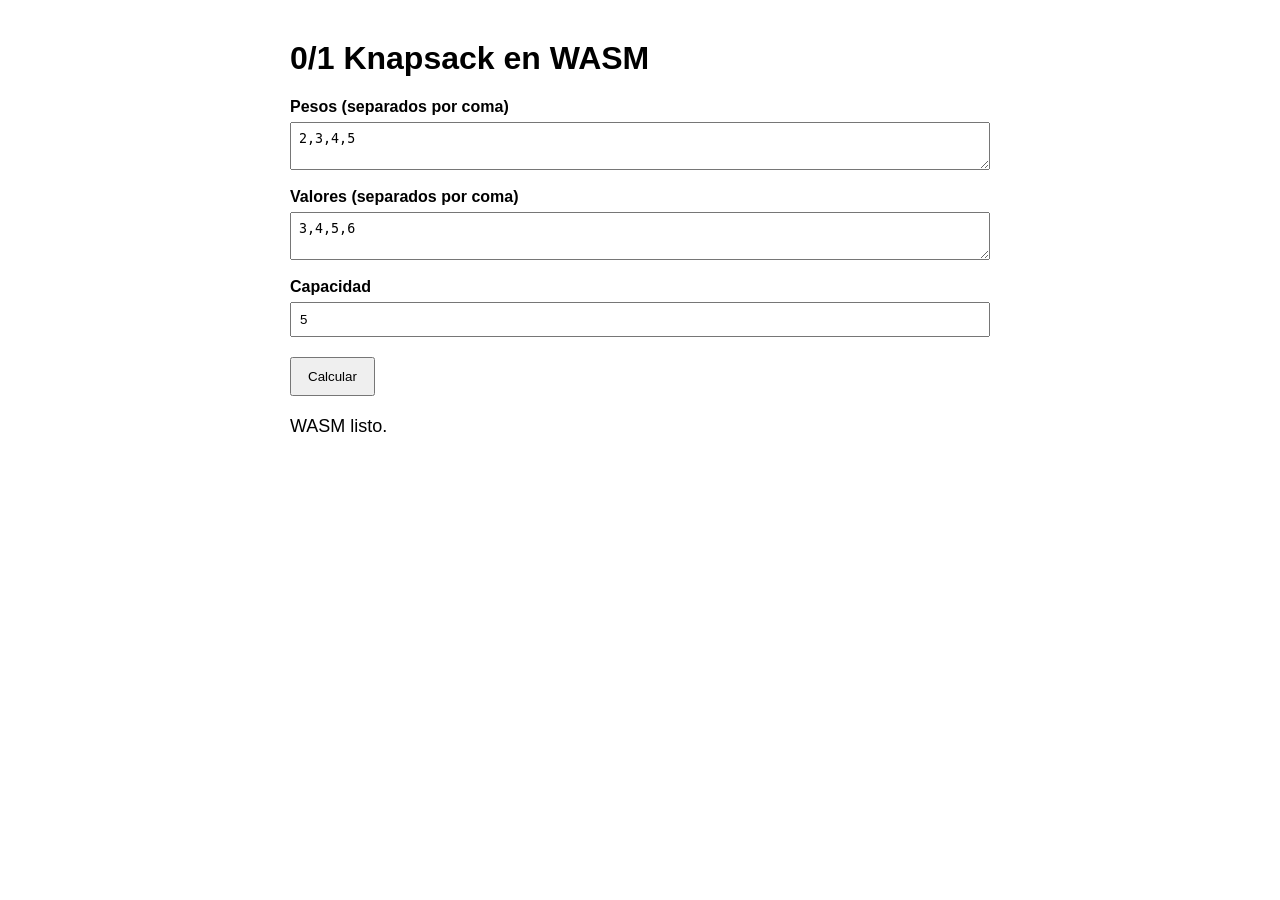
==== index.html @ 2060950a "feat: implement knapsack in wasm with a simple HTML UI" ====
<!doctype html>
<html lang="es">
<head>
  <meta charset="utf-8">
  <title>Knapsack con WebAssembly</title>
  <link rel="stylesheet" href="styles.css">
</head>
<body>
  <h1>0/1 Knapsack en WASM</h1>

  <label for="weights">Pesos (separados por coma)</label>
  <textarea id="weights" rows="2">2,3,4,5</textarea>

  <label for="values">Valores (separados por coma)</label>
  <textarea id="values" rows="2">3,4,5,6</textarea>

  <label for="capacity">Capacidad</label>
  <input id="capacity" type="number" value="5">

  <button id="btn" disabled>Calcular</button>

  <div id="resultado">Cargando módulo WASM...</div>

  <script>
    var Module = {
      onRuntimeInitialized: function () {
        const knapsack = Module.cwrap('knapsack_csv', 'number', ['string', 'string', 'number']);

        const btn = document.getElementById('btn');
        const resultado = document.getElementById('resultado');

        btn.disabled = false;
        resultado.textContent = 'WASM listo.';

        btn.addEventListener('click', function () {
          const weights = document.getElementById('weights').value;
          const values = document.getElementById('values').value;
          const capacity = parseInt(document.getElementById('capacity').value, 10);

          const res = knapsack(weights, values, capacity);

          if (res === -1) {
            resultado.textContent = 'Error: pesos y valores deben tener el mismo largo.';
          } else if (res === -2) {
            resultado.textContent = 'Error: la capacidad no puede ser negativa.';
          } else {
            resultado.textContent = 'Resultado: ' + res;
          }
        });
      }
    };
  </script>

  <script src="knapsack.js"></script>
</body>
</html>
---- styles.css ----
body {
  font-family: Arial, sans-serif;
  max-width: 700px;
  margin: 40px auto;
}

label {
  display: block;
  margin-top: 14px;
  font-weight: bold;
}

textarea,
input {
  width: 100%;
  padding: 8px;
  margin-top: 6px;
  box-sizing: border-box;
}

button {
  margin-top: 20px;
  padding: 10px 16px;
}

#resultado {
  margin-top: 20px;
  font-size: 18px;
}
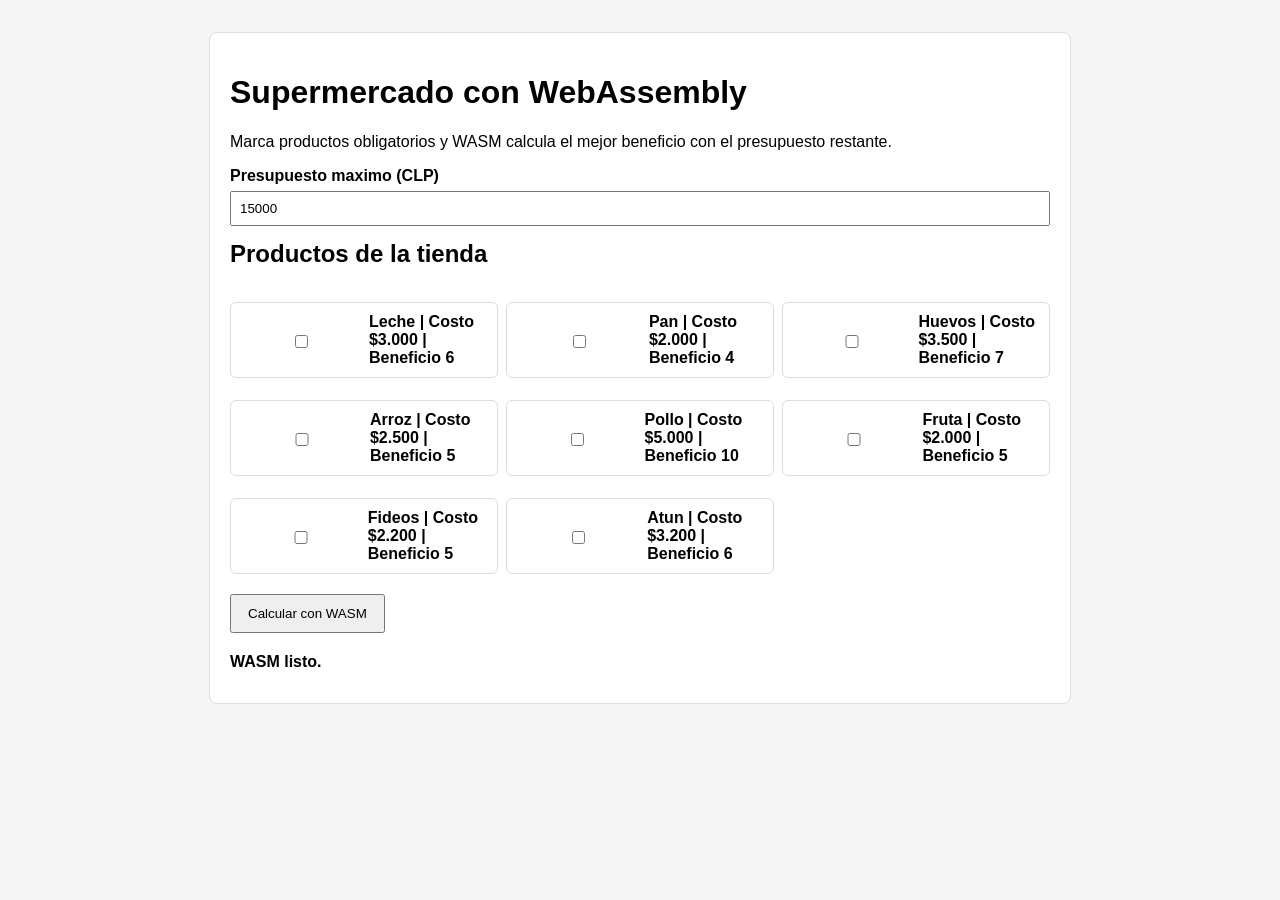
==== commit 38d6951a: "Compra en supermercado" ====
--- a/index.html
+++ b/index.html
@@ -2,55 +2,28 @@
 <html lang="es">
 <head>
   <meta charset="utf-8">
-  <title>Knapsack con WebAssembly</title>
+  <meta name="viewport" content="width=device-width, initial-scale=1">
+  <title>Supermercado con WASM</title>
   <link rel="stylesheet" href="styles.css">
 </head>
 <body>
-  <h1>0/1 Knapsack en WASM</h1>
+  <main>
+    <h1>Supermercado con WebAssembly</h1>
+    <p>Marca productos obligatorios y WASM calcula el mejor beneficio con el presupuesto restante.</p>
 
-  <label for="weights">Pesos (separados por coma)</label>
-  <textarea id="weights" rows="2">2,3,4,5</textarea>
+    <label for="budget">Presupuesto maximo (CLP)</label>
+    <input id="budget" type="number" min="0" step="100" value="15000">
 
-  <label for="values">Valores (separados por coma)</label>
-  <textarea id="values" rows="2">3,4,5,6</textarea>
+    <h2>Productos de la tienda</h2>
+    <div id="products" class="products"></div>
 
-  <label for="capacity">Capacidad</label>
-  <input id="capacity" type="number" value="5">
+    <button id="btn" disabled>Calcular con WASM</button>
 
-  <button id="btn" disabled>Calcular</button>
+    <div id="status">Cargando modulo WASM...</div>
+    <div id="result"></div>
+  </main>
 
-  <div id="resultado">Cargando módulo WASM...</div>
-
-  <script>
-    var Module = {
-      onRuntimeInitialized: function () {
-        const knapsack = Module.cwrap('knapsack_csv', 'number', ['string', 'string', 'number']);
-
-        const btn = document.getElementById('btn');
-        const resultado = document.getElementById('resultado');
-
-        btn.disabled = false;
-        resultado.textContent = 'WASM listo.';
-
-        btn.addEventListener('click', function () {
-          const weights = document.getElementById('weights').value;
-          const values = document.getElementById('values').value;
-          const capacity = parseInt(document.getElementById('capacity').value, 10);
-
-          const res = knapsack(weights, values, capacity);
-
-          if (res === -1) {
-            resultado.textContent = 'Error: pesos y valores deben tener el mismo largo.';
-          } else if (res === -2) {
-            resultado.textContent = 'Error: la capacidad no puede ser negativa.';
-          } else {
-            resultado.textContent = 'Resultado: ' + res;
-          }
-        });
-      }
-    };
-  </script>
-
+  <script src="app.js"></script>
   <script src="knapsack.js"></script>
 </body>
 </html>
--- a/styles.css
+++ b/styles.css
@@ -1,16 +1,25 @@
 body {
   font-family: Arial, sans-serif;
-  max-width: 700px;
-  margin: 40px auto;
+  margin: 0;
+  background: #f5f5f5;
 }
 
-label {
+main {
+  max-width: 820px;
+  margin: 32px auto;
+  background: #fff;
+  border: 1px solid #ddd;
+  border-radius: 8px;
+  padding: 20px;
+}
+
+label,
+h2 {
   display: block;
   margin-top: 14px;
   font-weight: bold;
 }
 
-textarea,
 input {
   width: 100%;
   padding: 8px;
@@ -23,7 +32,26 @@
   padding: 10px 16px;
 }
 
-#resultado {
+#status {
   margin-top: 20px;
-  font-size: 18px;
+  font-weight: bold;
 }
+
+#result {
+  margin-top: 12px;
+}
+
+.products {
+  display: grid;
+  grid-template-columns: repeat(auto-fit, minmax(240px, 1fr));
+  gap: 8px;
+}
+
+.product {
+  border: 1px solid #ddd;
+  border-radius: 6px;
+  padding: 10px;
+  display: flex;
+  gap: 8px;
+  align-items: center;
+}
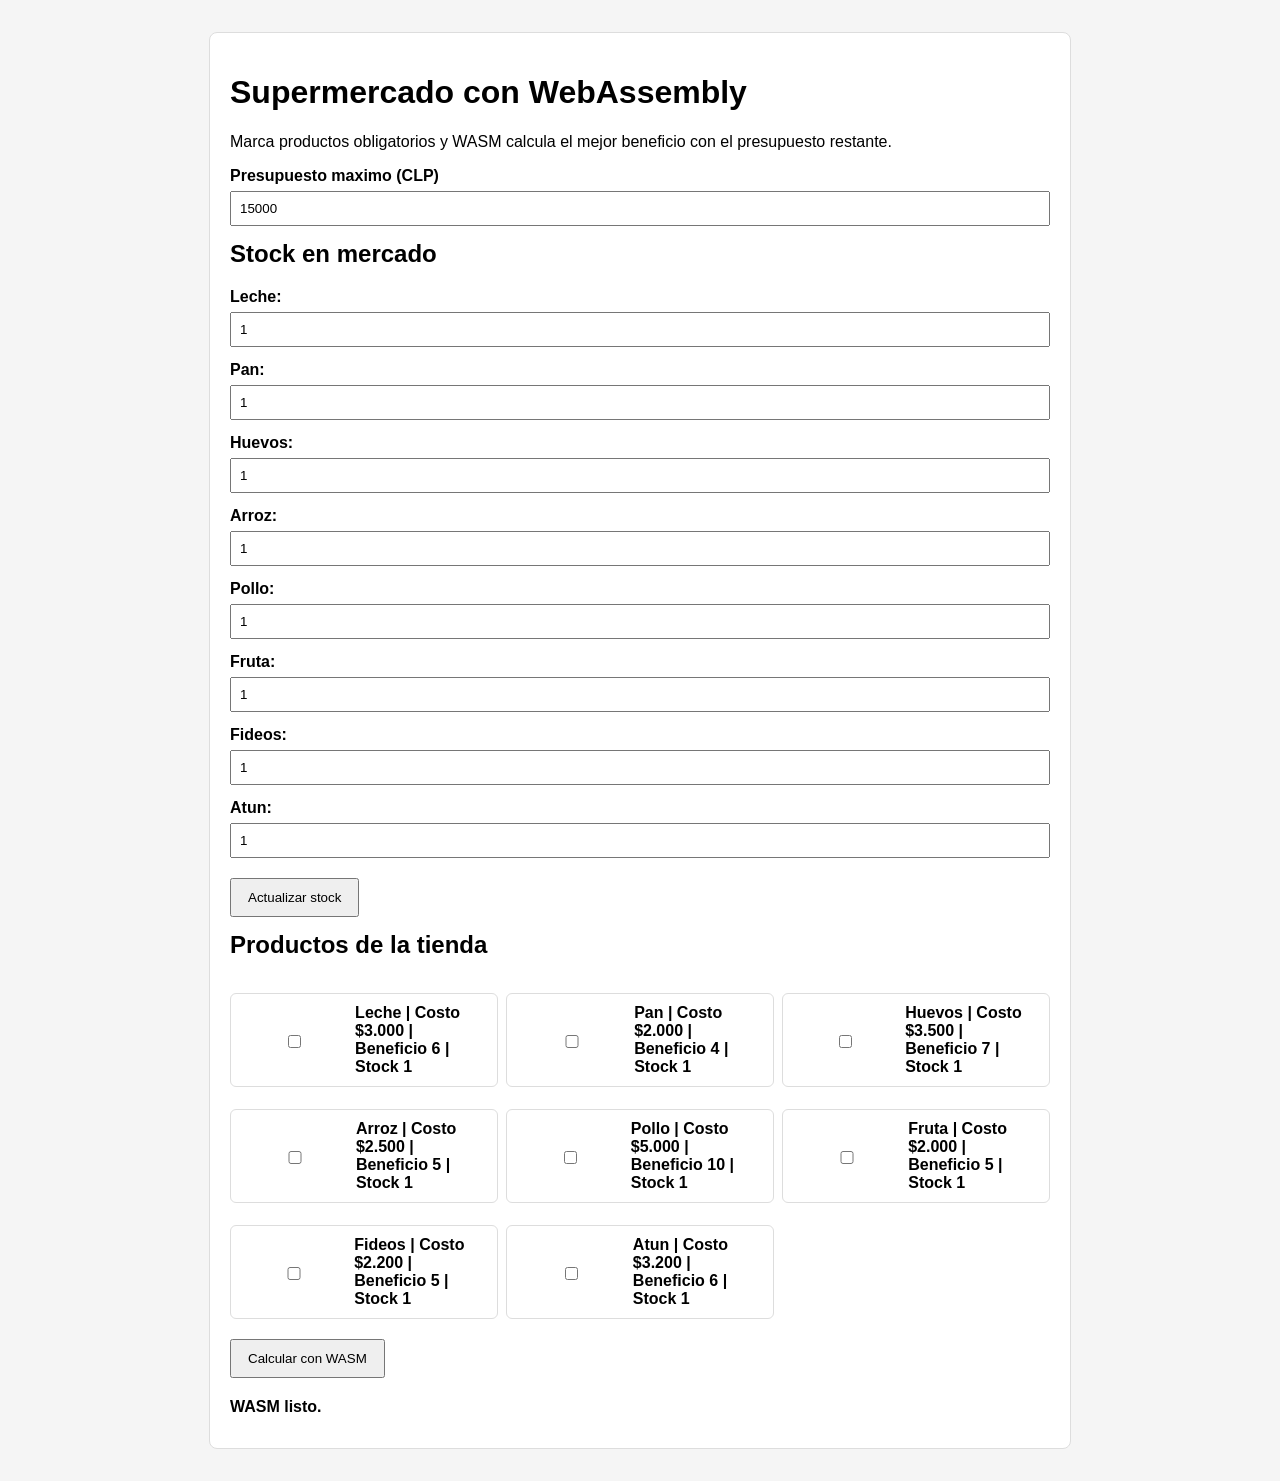
==== commit e84286f8: "implement stock by items, so we could have more tan one item" ====
--- a/index.html
+++ b/index.html
@@ -13,6 +13,19 @@
 
     <label for="budget">Presupuesto maximo (CLP)</label>
     <input id="budget" type="number" min="0" step="100" value="15000">
+    <h2>Stock en mercado</h2>
+    <div id="stock-editor" class="stock-editor">
+      <label>Leche: <input type="number" min="0" value="1" data-stock-id="1"></label>
+      <label>Pan: <input type="number" min="0" value="1" data-stock-id="2"></label>
+      <label>Huevos: <input type="number" min="0" value="1" data-stock-id="3"></label>
+      <label>Arroz: <input type="number" min="0" value="1" data-stock-id="4"></label>
+      <label>Pollo: <input type="number" min="0" value="1" data-stock-id="5"></label>
+      <label>Fruta: <input type="number" min="0" value="1" data-stock-id="6"></label>
+      <label>Fideos: <input type="number" min="0" value="1" data-stock-id="7"></label>
+      <label>Atun: <input type="number" min="0" value="1" data-stock-id="8"></label>
+    </div>
+    <button id="btn-stock" type="button">Actualizar stock</button>
+    <div id="stock-status"></div>
 
     <h2>Productos de la tienda</h2>
     <div id="products" class="products"></div>
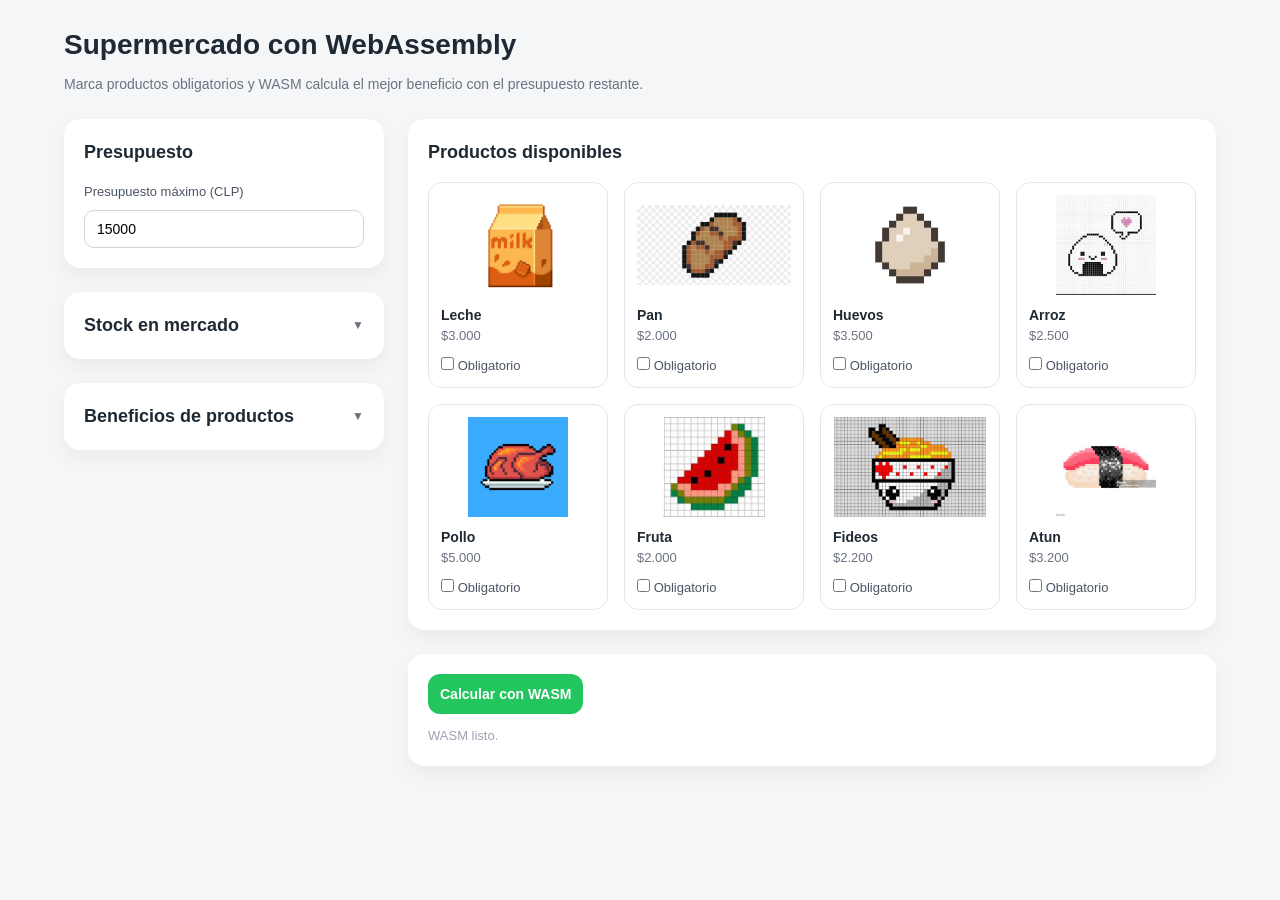
==== commit a072190a: "a lot of styles" ====
--- a/index.html
+++ b/index.html
@@ -7,36 +7,153 @@
   <link rel="stylesheet" href="styles.css">
 </head>
 <body>
-  <main>
-    <h1>Supermercado con WebAssembly</h1>
-    <p>Marca productos obligatorios y WASM calcula el mejor beneficio con el presupuesto restante.</p>
+  <main class="container">
 
-    <label for="budget">Presupuesto maximo (CLP)</label>
-    <input id="budget" type="number" min="0" step="100" value="15000">
-    <h2>Stock en mercado</h2>
-    <div id="stock-editor" class="stock-editor">
-      <label>Leche: <input type="number" min="0" value="1" data-stock-id="1"></label>
-      <label>Pan: <input type="number" min="0" value="1" data-stock-id="2"></label>
-      <label>Huevos: <input type="number" min="0" value="1" data-stock-id="3"></label>
-      <label>Arroz: <input type="number" min="0" value="1" data-stock-id="4"></label>
-      <label>Pollo: <input type="number" min="0" value="1" data-stock-id="5"></label>
-      <label>Fruta: <input type="number" min="0" value="1" data-stock-id="6"></label>
-      <label>Fideos: <input type="number" min="0" value="1" data-stock-id="7"></label>
-      <label>Atun: <input type="number" min="0" value="1" data-stock-id="8"></label>
-    </div>
-    <button id="btn-stock" type="button">Actualizar stock</button>
-    <div id="stock-status"></div>
+    <header class="header">
+      <h1>Supermercado con WebAssembly</h1>
+      <p class="subtitle">
+        Marca productos obligatorios y WASM calcula el mejor beneficio con el presupuesto restante.
+      </p>
+    </header>
 
-    <h2>Productos de la tienda</h2>
-    <div id="products" class="products"></div>
+    <section class="layout">
 
-    <button id="btn" disabled>Calcular con WASM</button>
+      <aside class="panel left-panel">
 
-    <div id="status">Cargando modulo WASM...</div>
-    <div id="result"></div>
+        <div class="card">
+          <h2>Presupuesto</h2>
+          <div class="form-group">
+            <label for="budget">Presupuesto máximo (CLP)</label>
+            <input id="budget" type="number" min="0" step="100" value="15000">
+          </div>
+        </div>
+
+        <div class="card">
+          <details class="collapsible-section">
+            <summary>
+              <h2>Stock en mercado</h2>
+            </summary>
+
+            <div id="stock-editor" class="stock-grid">
+              <div class="stock-item">
+                <label>Leche</label>
+                <input type="number" min="0" value="1" data-stock-id="1">
+              </div>
+              <div class="stock-item">
+                <label>Pan</label>
+                <input type="number" min="0" value="1" data-stock-id="2">
+              </div>
+              <div class="stock-item">
+                <label>Huevos</label>
+                <input type="number" min="0" value="1" data-stock-id="3">
+              </div>
+              <div class="stock-item">
+                <label>Arroz</label>
+                <input type="number" min="0" value="1" data-stock-id="4">
+              </div>
+              <div class="stock-item">
+                <label>Pollo</label>
+                <input type="number" min="0" value="1" data-stock-id="5">
+              </div>
+              <div class="stock-item">
+                <label>Fruta</label>
+                <input type="number" min="0" value="1" data-stock-id="6">
+              </div>
+              <div class="stock-item">
+                <label>Fideos</label>
+                <input type="number" min="0" value="1" data-stock-id="7">
+              </div>
+              <div class="stock-item">
+                <label>Atún</label>
+                <input type="number" min="0" value="1" data-stock-id="8">
+              </div>
+            </div>
+
+            <button id="btn-stock" type="button" class="btn secondary">
+              Actualizar stock
+            </button>
+
+            <div id="stock-status" class="status"></div>
+          </details>
+        </div>
+
+        <div class="card">
+          <details class="collapsible-section">
+            <summary>
+              <h2>Beneficios de productos</h2>
+            </summary>
+
+            <div id="benefit-editor" class="stock-grid">
+              <div class="stock-item">
+                <label>Leche</label>
+                <input type="number" min="0" value="6" data-benefit-id="1">
+              </div>
+              <div class="stock-item">
+                <label>Pan</label>
+                <input type="number" min="0" value="4" data-benefit-id="2">
+              </div>
+              <div class="stock-item">
+                <label>Huevos</label>
+                <input type="number" min="0" value="7" data-benefit-id="3">
+              </div>
+              <div class="stock-item">
+                <label>Arroz</label>
+                <input type="number" min="0" value="5" data-benefit-id="4">
+              </div>
+              <div class="stock-item">
+                <label>Pollo</label>
+                <input type="number" min="0" value="10" data-benefit-id="5">
+              </div>
+              <div class="stock-item">
+                <label>Fruta</label>
+                <input type="number" min="0" value="5" data-benefit-id="6">
+              </div>
+              <div class="stock-item">
+                <label>Fideos</label>
+                <input type="number" min="0" value="5" data-benefit-id="7">
+              </div>
+              <div class="stock-item">
+                <label>Atún</label>
+                <input type="number" min="0" value="6" data-benefit-id="8">
+              </div>
+            </div>
+
+            <button id="btn-benefit" type="button" class="btn secondary">
+              Actualizar beneficios
+            </button>
+
+            <div id="benefit-status" class="status"></div>
+          </details>
+        </div>
+
+      </aside>
+
+      <section class="panel right-panel">
+
+        <div class="card">
+          <h2>Productos disponibles</h2>
+          <div id="products" class="products-grid"></div>
+        </div>
+
+        <div class="card">
+          <button id="btn" class="btn primary" disabled>
+            Calcular con WASM
+          </button>
+
+          <div id="status" class="status loading">
+            Cargando módulo WASM...
+          </div>
+
+          <div id="result" class="result"></div>
+        </div>
+
+      </section>
+
+    </section>
+
   </main>
 
   <script src="app.js"></script>
   <script src="knapsack.js"></script>
 </body>
-</html>
+</html>
--- a/styles.css
+++ b/styles.css
@@ -1,57 +1,307 @@
+
+* {
+  box-sizing: border-box;
+  margin: 0;
+  padding: 0;
+}
+
 body {
-  font-family: Arial, sans-serif;
-  margin: 0;
-  background: #f5f5f5;
-}
-
-main {
-  max-width: 820px;
-  margin: 32px auto;
-  background: #fff;
-  border: 1px solid #ddd;
+  font-family: -apple-system, BlinkMacSystemFont, "Segoe UI", Roboto, sans-serif;
+  background: #f4f6f8;
+  color: #1f2933;
+  line-height: 1.5;
+}
+
+.container {
+  max-width: 1200px;
+  margin: 0 auto;
+  padding: 24px;
+}
+
+.header {
+  margin-bottom: 24px;
+}
+
+.header h1 {
+  font-size: 28px;
+  margin-bottom: 8px;
+}
+
+.subtitle {
+  color: #6b7280;
+  font-size: 14px;
+}
+
+.layout {
+  display: grid;
+  grid-template-columns: 320px 1fr;
+  gap: 24px;
+}
+
+.panel {
+  display: flex;
+  flex-direction: column;
+  gap: 24px;
+}
+
+.card {
+  background: #ffffff;
+  border-radius: 16px;
+  padding: 20px;
+  box-shadow: 0 8px 20px rgba(0, 0, 0, 0.05);
+}
+
+.card h2 {
+  font-size: 18px;
+  margin-bottom: 16px;
+}
+
+.form-group {
+  display: flex;
+  flex-direction: column;
+  gap: 8px;
+}
+
+label {
+  font-size: 13px;
+  color: #4b5563;
+}
+
+input[type="number"] {
+  padding: 10px 12px;
+  border-radius: 10px;
+  border: 1px solid #d1d5db;
+  font-size: 14px;
+  transition: border 0.2s, box-shadow 0.2s;
+}
+
+input[type="number"]:focus {
+  outline: none;
+  border-color: #22c55e;
+  box-shadow: 0 0 0 3px rgba(34, 197, 94, 0.2);
+}
+
+.stock-grid {
+  display: grid;
+  grid-template-columns: repeat(2, minmax(120px, 1fr));
+  gap: 12px;
+  margin-bottom: 16px;
+}
+
+.stock-item {
+  display: flex;
+  flex-direction: column;
+  
+  gap: 6px;
+}
+
+.collapsible-section summary {
+  list-style: none;
+  cursor: pointer;
+}
+
+.collapsible-section summary::-webkit-details-marker {
+  display: none;
+}
+
+.collapsible-section summary h2 {
+  margin-bottom: 0;
+  padding-right: 24px;
+  position: relative;
+}
+
+.collapsible-section summary h2::after {
+  content: "▼";
+  position: absolute;
+  right: 0;
+  top: 50%;
+  transform: translateY(-50%);
+  font-size: 12px;
+  color: #6b7280;
+  transition: transform 0.2s ease;
+}
+
+.collapsible-section[open] summary h2::after {
+  transform: translateY(-50%) rotate(180deg);
+}
+
+.collapsible-section #benefit-editor,
+.collapsible-section .btn,
+.collapsible-section #benefit-status {
+  margin-top: 16px;
+}
+
+.products-grid {
+  display: grid;
+  grid-template-columns: repeat(auto-fill, minmax(160px, 1fr));
+  gap: 16px;
+}
+
+.product-card {
+  background: white;
+  border-radius: 14px;
+  padding: 12px;
+  border: 1px solid #e5e7eb;
+  display: flex;
+  flex-direction: column;
+  gap: 10px;
+  transition: all 0.2s;
+}
+
+.product-card:hover {
+  transform: translateY(-4px);
+  box-shadow: 0 10px 18px rgba(0,0,0,0.08);
+}
+
+.product-card img {
+  width: 100%;
+  height: 100px;
+  object-fit: contain;
+}
+
+.product-info h3 {
+  font-size: 14px;
+}
+
+.product-info p {
+  font-size: 13px;
+  color: #6b7280;
+}
+
+.checkbox {
+  font-size: 12px;
+  display: flex;
+  gap: 6px;
+  align-items: center;
+}
+
+.btn {
+  padding: 12px;
+  border-radius: 12px;
+  border: none;
+  font-size: 14px;
+  font-weight: 600;
+  cursor: pointer;
+  transition: all 0.2s;
+}
+
+.btn.primary {
+  background: #22c55e;
+  color: white;
+}
+
+.btn.primary:hover {
+  background: #16a34a;
+}
+
+.btn.secondary {
+  background: #e5e7eb;
+  color: #111827;
+}
+
+.btn.secondary:hover {
+  background: #d1d5db;
+}
+
+.btn:disabled {
+  opacity: 0.5;
+  cursor: not-allowed;
+}
+
+.status {
+  margin-top: 12px;
+  font-size: 13px;
+  color: #6b7280;
+}
+
+.status.loading {
+  color: #9ca3af;
+}
+
+.status.success {
+  color: #16a34a;
+}
+
+.status.error {
+  color: #dc2626;
+}
+
+
+.result-grid {
+  display: flex;
+  flex-direction: column;
+  gap: 20px;
+}
+
+.metrics {
+  display: grid;
+  grid-template-columns: repeat(auto-fit, minmax(140px, 1fr));
+  gap: 12px;
+}
+
+.metric {
+  background: #f9fafb;
+  padding: 12px;
+  border-radius: 10px;
+  display: flex;
+  flex-direction: column;
+  font-size: 13px;
+}
+
+.metric span {
+  color: #6b7280;
+}
+
+.metric strong {
+  font-size: 16px;
+  margin-top: 4px;
+}
+
+.metric.highlight {
+  background: #dcfce7;
+  color: #166534;
+}
+
+
+.result-section {
+  border-top: 1px solid #e5e7eb;
+  padding-top: 12px;
+}
+
+.result-section h3 {
+  font-size: 14px;
+  margin-bottom: 8px;
+}
+
+.list {
+  list-style: none;
+  display: flex;
+  flex-direction: column;
+  gap: 6px;
+}
+
+.list li {
+  display: flex;
+  justify-content: space-between;
+  font-size: 14px;
+  padding: 6px 8px;
   border-radius: 8px;
-  padding: 20px;
-}
-
-label,
-h2 {
-  display: block;
-  margin-top: 14px;
-  font-weight: bold;
-}
-
-input {
-  width: 100%;
-  padding: 8px;
-  margin-top: 6px;
-  box-sizing: border-box;
-}
-
-button {
-  margin-top: 20px;
-  padding: 10px 16px;
-}
-
-#status {
-  margin-top: 20px;
-  font-weight: bold;
-}
-
-#result {
-  margin-top: 12px;
-}
-
-.products {
-  display: grid;
-  grid-template-columns: repeat(auto-fit, minmax(240px, 1fr));
-  gap: 8px;
-}
-
-.product {
-  border: 1px solid #ddd;
-  border-radius: 6px;
-  padding: 10px;
-  display: flex;
-  gap: 8px;
-  align-items: center;
-}
+  background: #f9fafb;
+}
+
+.meta {
+  color: #6b7280;
+  font-size: 12px;
+}
+
+.empty {
+  font-size: 13px;
+  color: #9ca3af;
+  font-style: italic;
+}
+
+@media (max-width: 900px) {
+  .layout {
+    grid-template-columns: 1fr;
+  }
+}
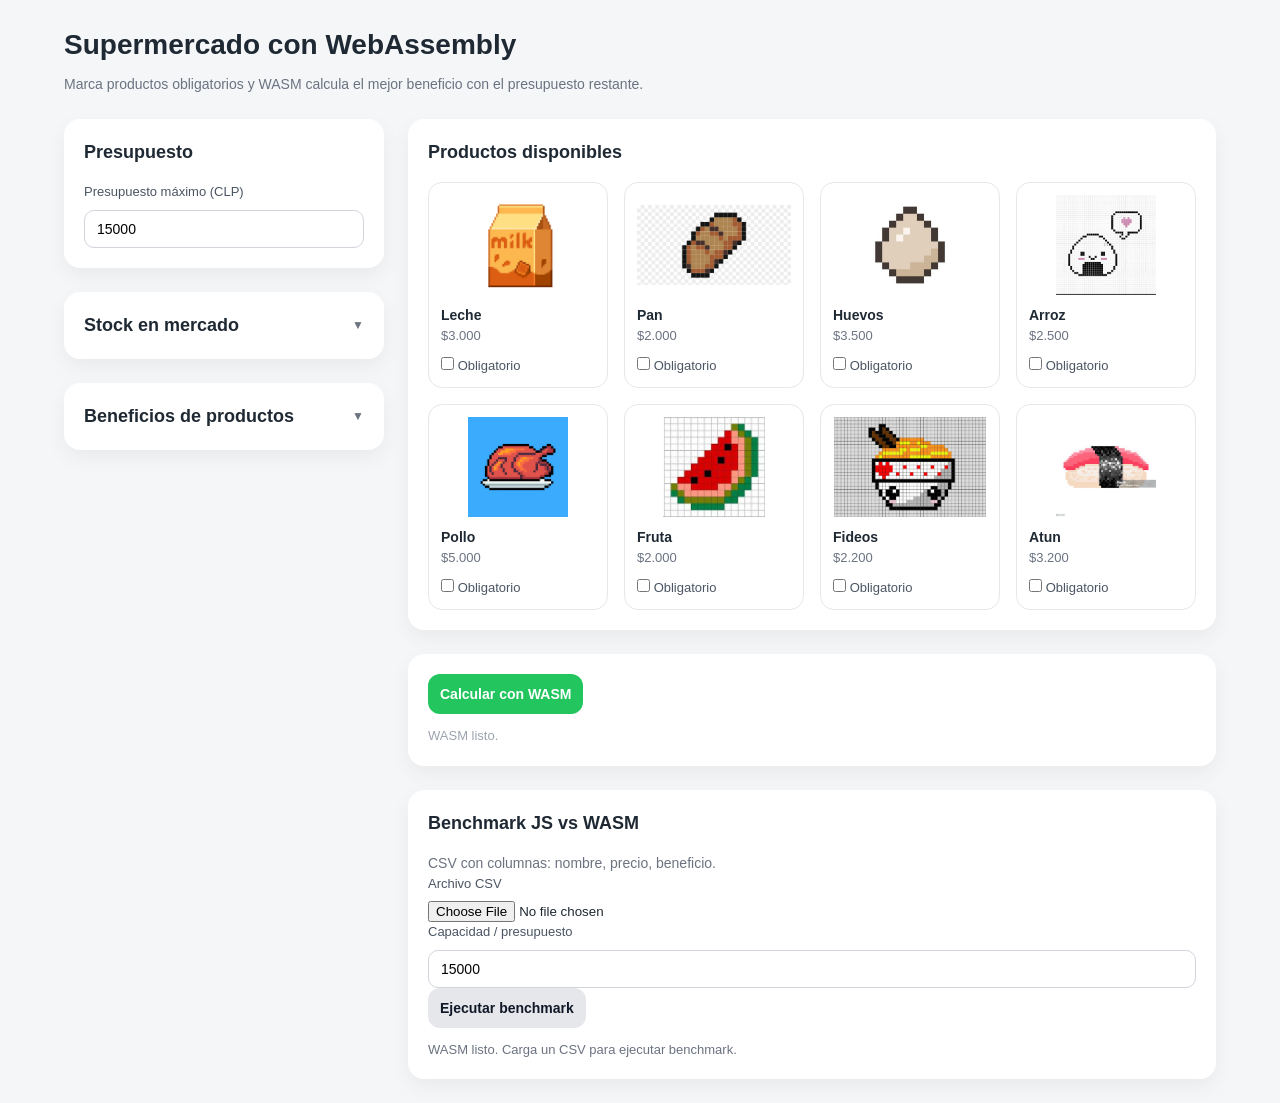
==== commit fe3bacfa: "comparacion JS vs C++" ====
--- a/index.html
+++ b/index.html
@@ -147,12 +147,38 @@
           <div id="result" class="result"></div>
         </div>
 
+        <div class="card">
+          <h2>Benchmark JS vs WASM</h2>
+          <p class="subtitle">CSV con columnas: nombre, precio, beneficio.</p>
+
+          <div class="form-group">
+            <label for="benchmark-file">Archivo CSV</label>
+            <input id="benchmark-file" type="file" accept=".csv,text/csv">
+          </div>
+
+          <div class="form-group">
+            <label for="benchmark-capacity">Capacidad / presupuesto</label>
+            <input id="benchmark-capacity" type="number" min="0" step="100" value="15000">
+          </div>
+
+          <button id="btn-benchmark" class="btn secondary" disabled>
+            Ejecutar benchmark
+          </button>
+
+          <div id="benchmark-status" class="status">
+            Cargando módulo WASM...
+          </div>
+
+          <div id="benchmark-result" class="result"></div>
+        </div>
+
       </section>
 
     </section>
 
   </main>
 
+  <script src="knapsack-js-version.js"></script>
   <script src="app.js"></script>
   <script src="knapsack.js"></script>
 </body>
